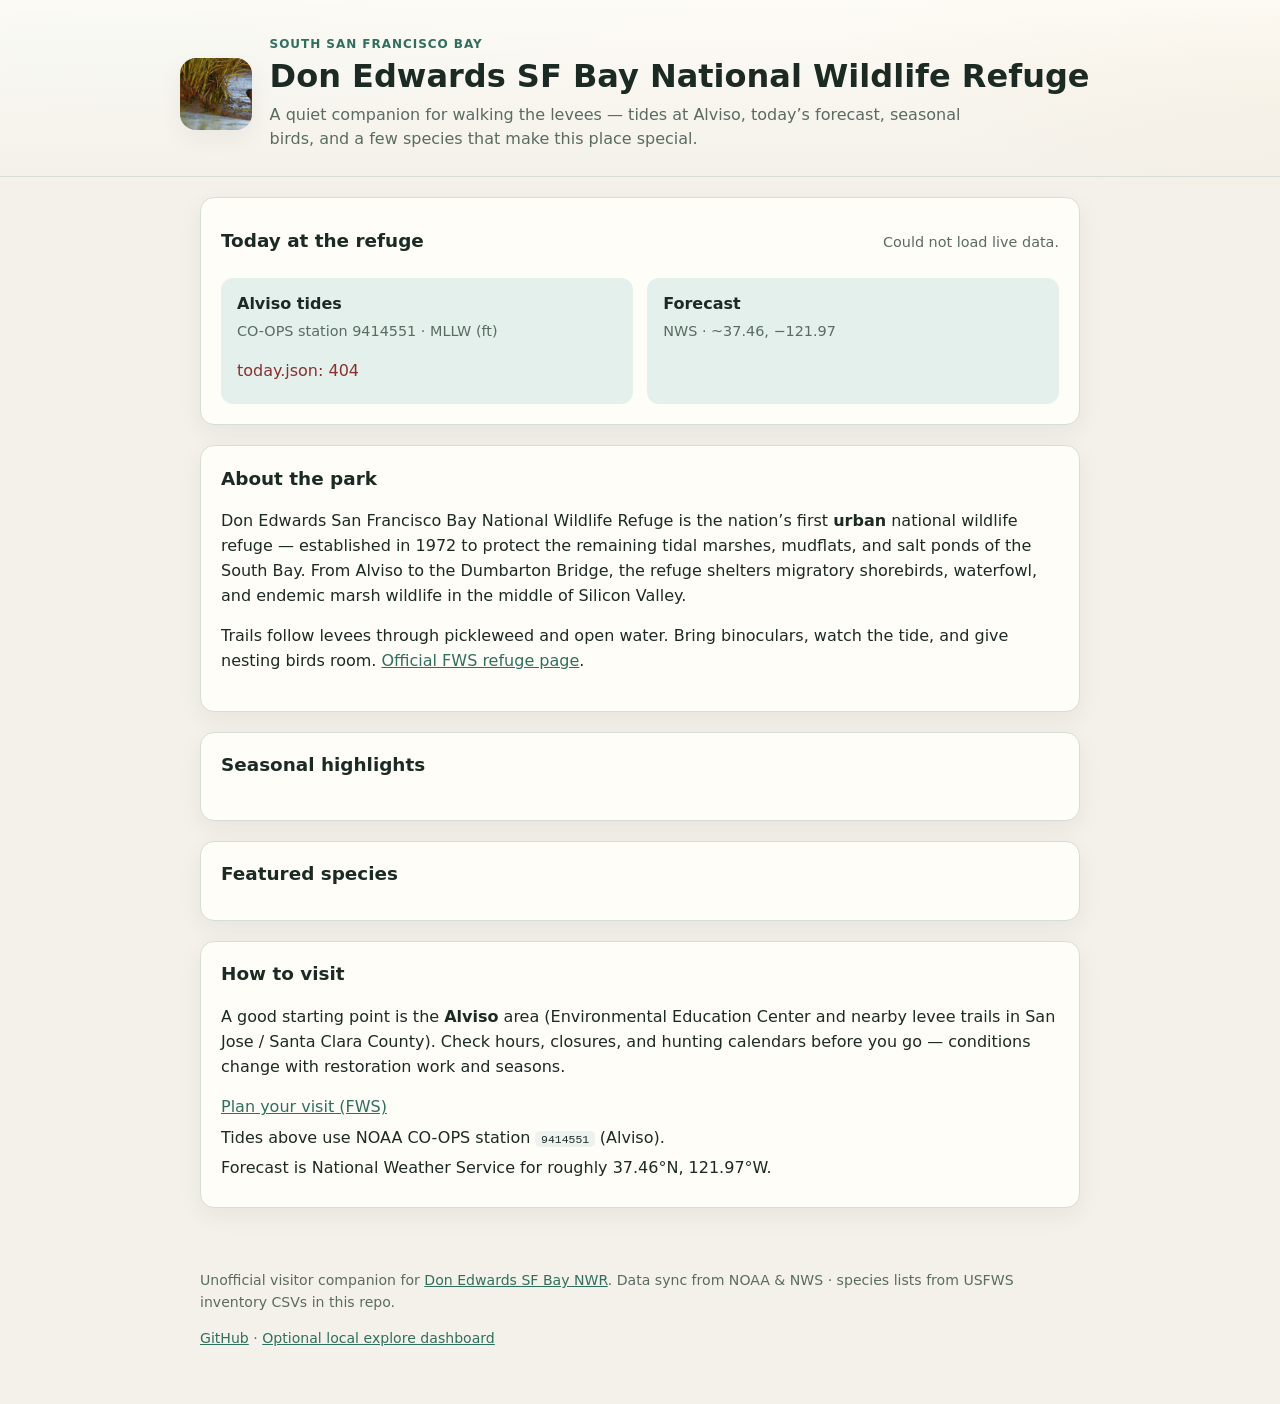
==== site/index.html @ 64306fb2 "Add visit-oriented GitHub Pages site and daily public data sync Ship a small static companion for Do" ====
<!DOCTYPE html>
<html lang="en">
<head>
  <meta charset="utf-8" />
  <meta name="viewport" content="width=device-width, initial-scale=1" />
  <title>Don Edwards SF Bay NWR — visitor companion</title>
  <meta name="description" content="A small visit-oriented companion for Don Edwards San Francisco Bay National Wildlife Refuge: tides, forecast, seasonal birds, and flagship species." />
  <link rel="stylesheet" href="styles.css" />
  <link rel="icon" href="logo.jpg" />
</head>
<body>
  <header class="hero">
    <div class="hero-inner">
      <img class="logo" src="logo.jpg" alt="Don Edwards SF Bay NWR logo" width="72" height="72" />
      <div>
        <p class="eyebrow">South San Francisco Bay</p>
        <h1>Don Edwards SF Bay National Wildlife Refuge</h1>
        <p class="lede">
          A quiet companion for walking the levees — tides at Alviso, today’s forecast,
          seasonal birds, and a few species that make this place special.
        </p>
      </div>
    </div>
  </header>

  <main>
    <section id="today" class="panel today-strip" aria-labelledby="today-heading">
      <div class="panel-head">
        <h2 id="today-heading">Today at the refuge</h2>
        <p class="meta" id="synced-at">Loading…</p>
      </div>
      <div class="today-grid">
        <article class="card" id="tides-card">
          <h3>Alviso tides</h3>
          <p class="sub">CO-OPS station 9414551 · MLLW (ft)</p>
          <ul id="tides-list" class="tide-list"></ul>
        </article>
        <article class="card" id="forecast-card">
          <h3>Forecast</h3>
          <p class="sub" id="forecast-place">NWS · ~37.46, −121.97</p>
          <div id="forecast-list" class="forecast-list"></div>
        </article>
      </div>
    </section>

    <section id="about" class="panel" aria-labelledby="about-heading">
      <h2 id="about-heading">About the park</h2>
      <p>
        Don Edwards San Francisco Bay National Wildlife Refuge is the nation’s first
        <strong>urban</strong> national wildlife refuge — established in 1972 to protect
        the remaining tidal marshes, mudflats, and salt ponds of the South Bay.
        From Alviso to the Dumbarton Bridge, the refuge shelters migratory shorebirds,
        waterfowl, and endemic marsh wildlife in the middle of Silicon Valley.
      </p>
      <p>
        Trails follow levees through pickleweed and open water. Bring binoculars, watch
        the tide, and give nesting birds room.
        <a href="https://www.fws.gov/refuge/don-edwards-san-francisco-bay" rel="noopener">Official FWS refuge page</a>.
      </p>
    </section>

    <section id="season" class="panel" aria-labelledby="season-heading">
      <div class="panel-head">
        <h2 id="season-heading">Seasonal highlights</h2>
        <p class="meta" id="season-label"></p>
      </div>
      <p class="note" id="season-note"></p>
      <ul id="season-list" class="chip-list"></ul>
    </section>

    <section id="featured" class="panel" aria-labelledby="featured-heading">
      <h2 id="featured-heading">Featured species</h2>
      <div id="featured-list" class="featured-grid"></div>
    </section>

    <section id="visit" class="panel" aria-labelledby="visit-heading">
      <h2 id="visit-heading">How to visit</h2>
      <p>
        A good starting point is the <strong>Alviso</strong> area (Environmental Education Center
        and nearby levee trails in San Jose / Santa Clara County). Check hours, closures, and
        hunting calendars before you go — conditions change with restoration work and seasons.
      </p>
      <ul class="plain">
        <li><a href="https://www.fws.gov/refuge/don-edwards-san-francisco-bay" rel="noopener">Plan your visit (FWS)</a></li>
        <li>Tides above use NOAA CO-OPS station <code>9414551</code> (Alviso).</li>
        <li>Forecast is National Weather Service for roughly 37.46°N, 121.97°W.</li>
      </ul>
    </section>
  </main>

  <footer class="site-footer">
    <p>
      Unofficial visitor companion for
      <a href="https://www.fws.gov/refuge/don-edwards-san-francisco-bay">Don Edwards SF Bay NWR</a>.
      Data sync from NOAA &amp; NWS · species lists from USFWS inventory CSVs in this repo.
    </p>
    <p class="footer-links">
      <a href="https://github.com/aksheyd/desfb">GitHub</a>
      ·
      <a href="https://github.com/aksheyd/desfb/blob/main/docs/DASHBOARD.md">Optional local explore dashboard</a>
    </p>
  </footer>

  <script src="app.js"></script>
</body>
</html>
---- site/styles.css ----
:root {
  --bg: #f4f1ea;
  --ink: #1c2a24;
  --muted: #5a6b62;
  --card: #fffdf8;
  --line: #d5ddd6;
  --accent: #2f6f5e;
  --accent-soft: #e3f0eb;
  --tide-high: #1f6b8a;
  --tide-low: #8a6a1f;
  --shadow: 0 8px 24px rgba(28, 42, 36, 0.06);
  --radius: 14px;
  font-family: "Segoe UI", system-ui, -apple-system, sans-serif;
}

* { box-sizing: border-box; }
html { scroll-behavior: smooth; }
body {
  margin: 0;
  color: var(--ink);
  background:
    radial-gradient(1200px 500px at 10% -10%, #dcece6 0%, transparent 55%),
    radial-gradient(900px 400px at 100% 0%, #efe6d4 0%, transparent 50%),
    var(--bg);
  line-height: 1.55;
}

a { color: var(--accent); }
a:hover { text-decoration-thickness: 2px; }

.hero {
  padding: 2.2rem 1.25rem 1.5rem;
  border-bottom: 1px solid var(--line);
  background: linear-gradient(180deg, rgba(255,253,248,0.85), transparent);
}
.hero-inner {
  max-width: 920px;
  margin: 0 auto;
  display: flex;
  gap: 1.1rem;
  align-items: center;
}
.logo {
  border-radius: 16px;
  object-fit: cover;
  box-shadow: var(--shadow);
  background: #fff;
}
.eyebrow {
  margin: 0 0 0.2rem;
  text-transform: uppercase;
  letter-spacing: 0.08em;
  font-size: 0.75rem;
  color: var(--accent);
  font-weight: 650;
}
h1 {
  margin: 0 0 0.45rem;
  font-size: clamp(1.45rem, 3vw, 2rem);
  line-height: 1.2;
  font-weight: 720;
}
.lede {
  margin: 0;
  color: var(--muted);
  max-width: 46rem;
}

main {
  max-width: 920px;
  margin: 0 auto;
  padding: 1.25rem 1.25rem 3rem;
  display: grid;
  gap: 1.25rem;
}

.panel {
  background: var(--card);
  border: 1px solid var(--line);
  border-radius: var(--radius);
  padding: 1.15rem 1.25rem 1.3rem;
  box-shadow: var(--shadow);
}
.panel-head {
  display: flex;
  flex-wrap: wrap;
  justify-content: space-between;
  gap: 0.35rem 1rem;
  align-items: baseline;
  margin-bottom: 0.65rem;
}
h2 {
  margin: 0 0 0.65rem;
  font-size: 1.15rem;
}
.panel-head h2 { margin: 0; }
.meta, .sub, .note {
  color: var(--muted);
  font-size: 0.9rem;
}
.note { margin: 0 0 0.85rem; }

.today-grid {
  display: grid;
  grid-template-columns: 1fr 1fr;
  gap: 0.9rem;
}
@media (max-width: 720px) {
  .hero-inner { align-items: flex-start; }
  .today-grid { grid-template-columns: 1fr; }
}

.card {
  background: var(--accent-soft);
  border-radius: 12px;
  padding: 0.9rem 1rem;
}
.card h3 {
  margin: 0 0 0.15rem;
  font-size: 1rem;
}
.card .sub { margin: 0 0 0.7rem; }

.tide-list, .plain, .chip-list {
  list-style: none;
  margin: 0;
  padding: 0;
}
.tide-list li {
  display: flex;
  justify-content: space-between;
  gap: 0.75rem;
  padding: 0.35rem 0;
  border-bottom: 1px dashed rgba(47, 111, 94, 0.25);
  font-variant-numeric: tabular-nums;
}
.tide-list li:last-child { border-bottom: 0; }
.tide-type {
  font-weight: 650;
  text-transform: uppercase;
  font-size: 0.75rem;
  letter-spacing: 0.04em;
}
.tide-type.high { color: var(--tide-high); }
.tide-type.low { color: var(--tide-low); }

.forecast-list {
  display: grid;
  gap: 0.55rem;
}
.forecast-item {
  background: rgba(255,255,255,0.55);
  border-radius: 10px;
  padding: 0.55rem 0.7rem;
}
.forecast-item strong { display: block; }
.forecast-temp {
  font-weight: 700;
  font-variant-numeric: tabular-nums;
}

.chip-list {
  display: flex;
  flex-wrap: wrap;
  gap: 0.45rem;
}
.chip {
  display: inline-flex;
  flex-direction: column;
  gap: 0.1rem;
  background: #fff;
  border: 1px solid var(--line);
  border-radius: 999px;
  padding: 0.4rem 0.75rem;
  font-size: 0.9rem;
}
.chip small {
  color: var(--muted);
  font-size: 0.72rem;
}

.featured-grid {
  display: grid;
  grid-template-columns: repeat(3, 1fr);
  gap: 0.85rem;
}
@media (max-width: 800px) {
  .featured-grid { grid-template-columns: 1fr; }
}
.species-card {
  border: 1px solid var(--line);
  border-radius: 12px;
  padding: 0.9rem 1rem;
  background: #fff;
}
.species-card h3 {
  margin: 0 0 0.2rem;
  font-size: 1rem;
}
.species-card .sci {
  margin: 0 0 0.55rem;
  font-style: italic;
  color: var(--muted);
  font-size: 0.88rem;
}
.badges {
  display: flex;
  flex-wrap: wrap;
  gap: 0.35rem;
  margin-bottom: 0.55rem;
}
.badge {
  font-size: 0.72rem;
  font-weight: 700;
  letter-spacing: 0.03em;
  text-transform: uppercase;
  background: #f3e6e3;
  color: #7a2e24;
  border-radius: 999px;
  padding: 0.15rem 0.5rem;
}
.badge.state { background: #efe8d6; color: #6a5318; }
.species-card p { margin: 0; font-size: 0.92rem; color: var(--muted); }

.plain li { margin: 0.35rem 0; }
code {
  font-size: 0.88em;
  background: #eef2ef;
  padding: 0.1rem 0.35rem;
  border-radius: 5px;
}

.site-footer {
  max-width: 920px;
  margin: 0 auto;
  padding: 0 1.25rem 2.5rem;
  color: var(--muted);
  font-size: 0.88rem;
}
.footer-links { margin-top: 0.35rem; }

.err { color: #8a2f2f; }
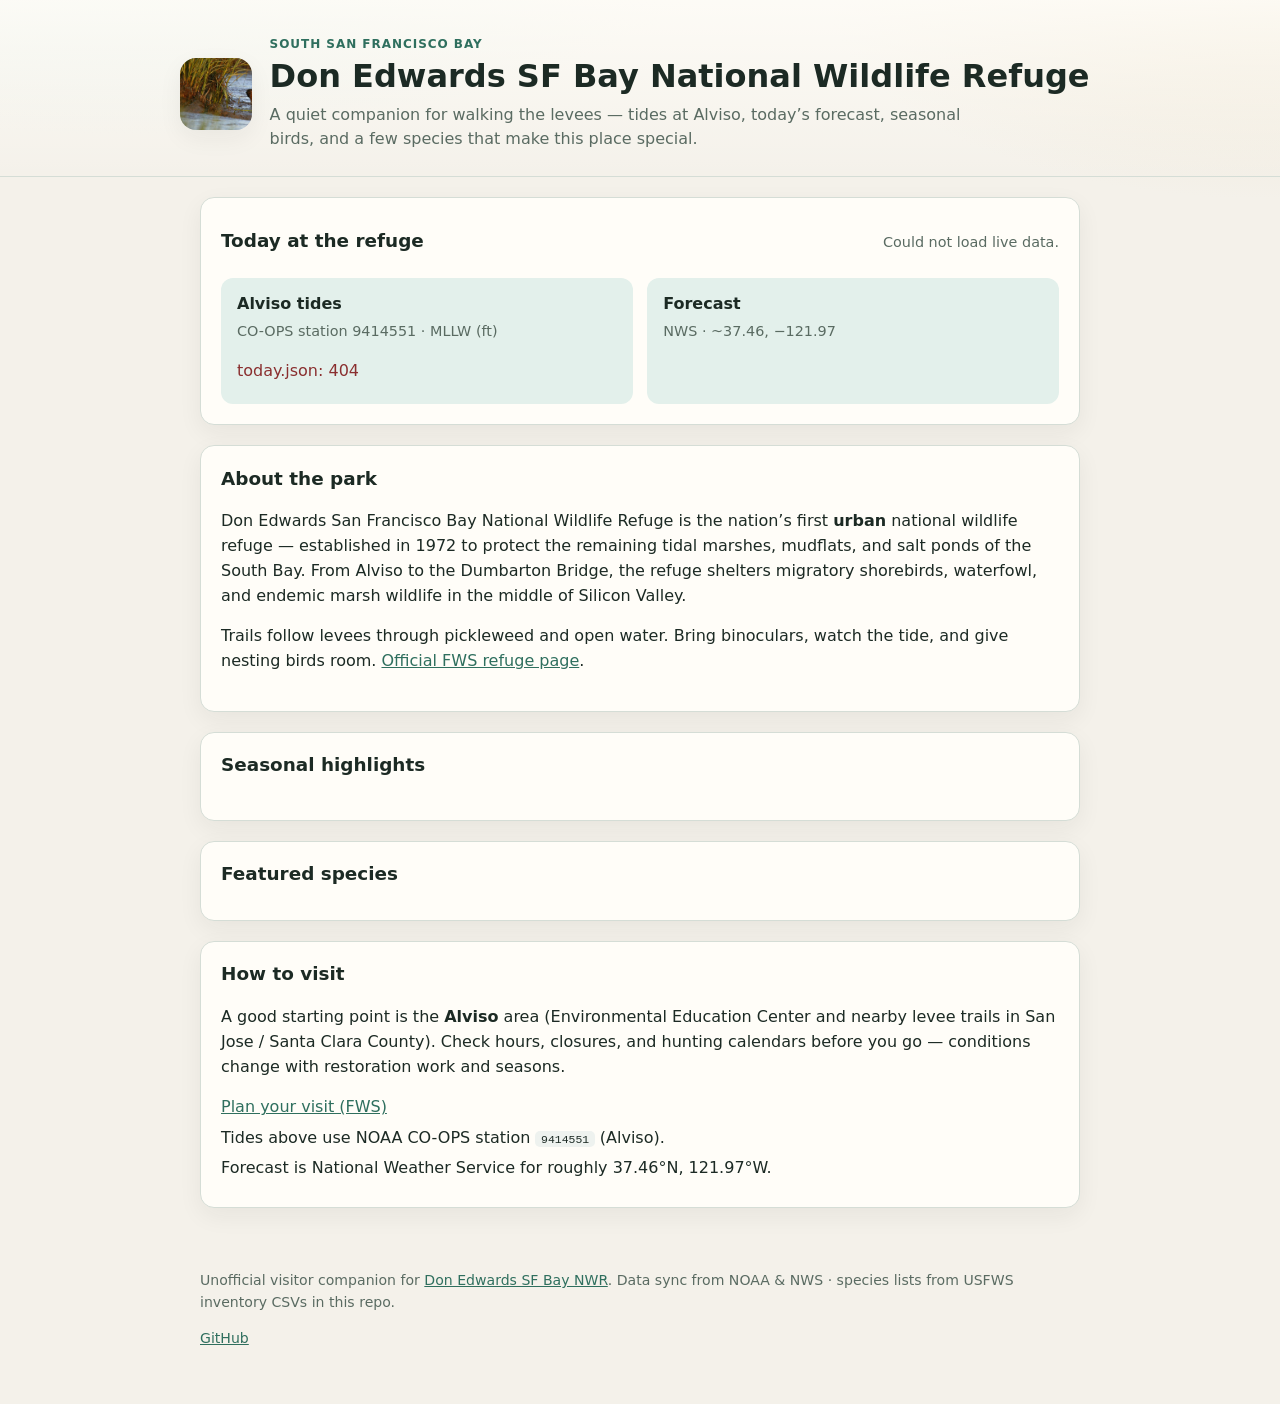
==== commit 78722670: "chore: strip legacy EcoData climate stack; keep Pages visit companion Remove climate modeler, Flask " ====
--- a/site/index.html
+++ b/site/index.html
@@ -96,8 +96,6 @@
     </p>
     <p class="footer-links">
       <a href="https://github.com/aksheyd/desfb">GitHub</a>
-      ·
-      <a href="https://github.com/aksheyd/desfb/blob/main/docs/DASHBOARD.md">Optional local explore dashboard</a>
     </p>
   </footer>
 
